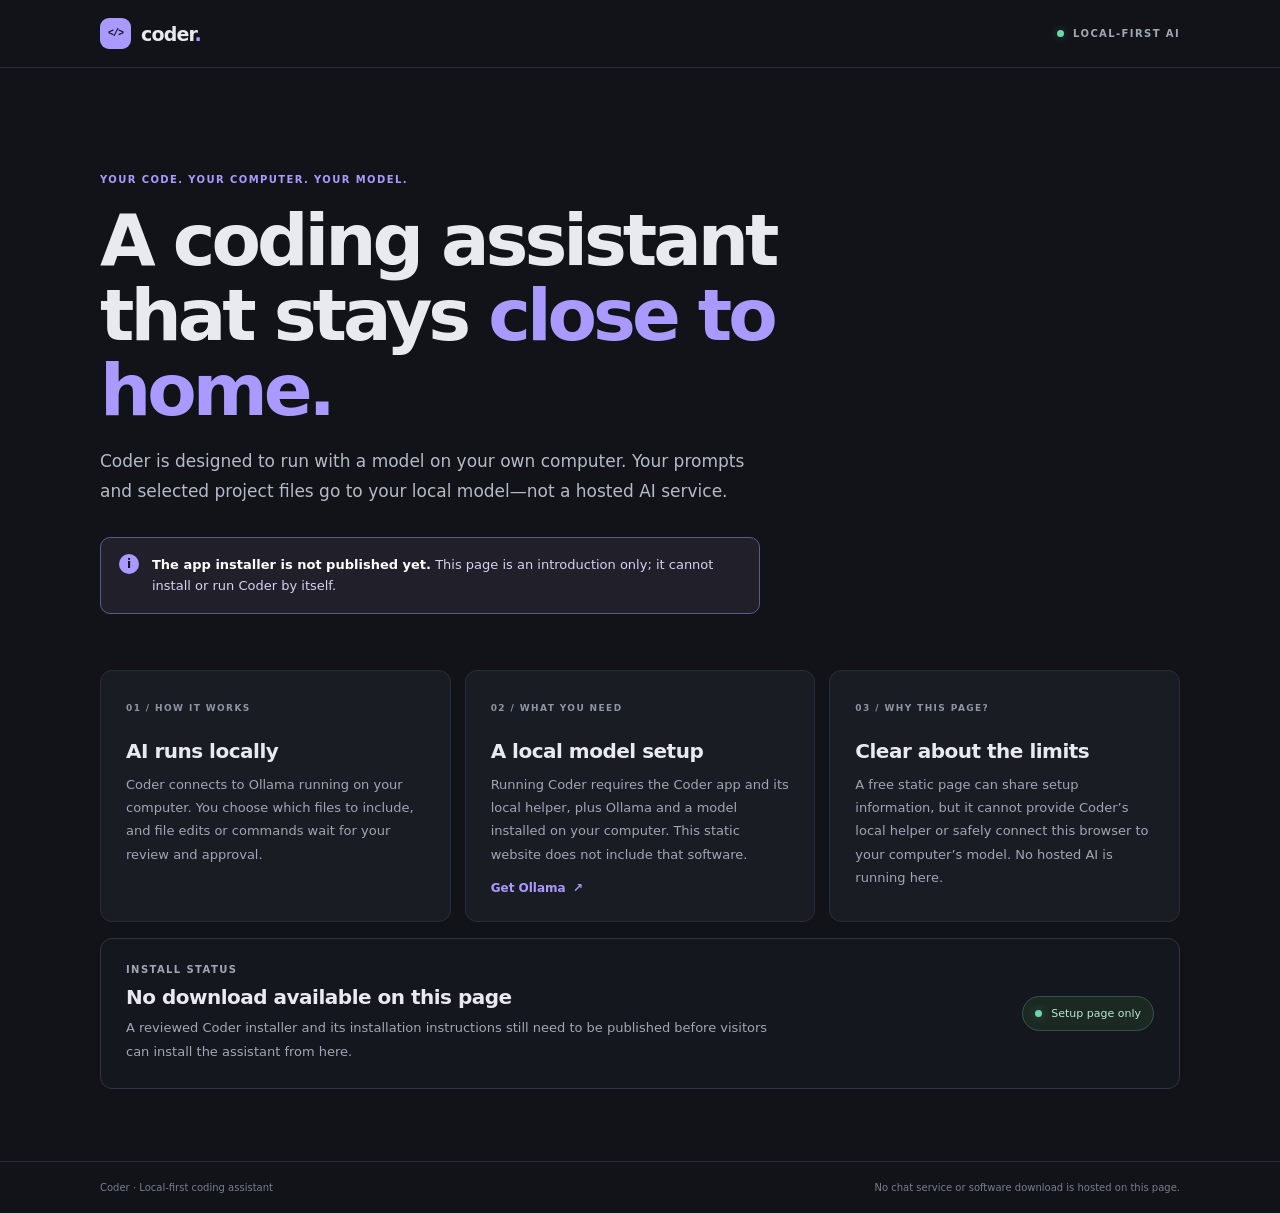
==== index.html @ 2bb3410a "Publish Coder install information page Co-authored-by: Copilot App <223556219+Copilot@users.noreply." ====
<!doctype html>
<html lang="en">
  <head>
    <meta charset="utf-8">
    <meta name="viewport" content="width=device-width, initial-scale=1">
    <meta name="theme-color" content="#111318">
    <meta name="description" content="Coder is a local-first AI coding assistant. Learn how it works and what you need to run it.">
    <title>Coder — Local AI coding assistant</title>
    <link rel="stylesheet" href="styles.css">
  </head>
  <body>
    <header class="topbar">
      <a class="brand" href="#" aria-label="Coder home">
        <span class="brand-mark" aria-hidden="true">&lt;/&gt;</span>
        <span>coder<span class="brand-dot">.</span></span>
      </a>
      <span class="topbar-note"><span class="status-dot"></span> LOCAL-FIRST AI</span>
    </header>

    <main>
      <section class="hero">
        <p class="eyebrow">YOUR CODE. YOUR COMPUTER. YOUR MODEL.</p>
        <h1>A coding assistant that stays <span>close to home.</span></h1>
        <p class="intro">Coder is designed to run with a model on your own computer. Your prompts and selected project files go to your local model—not a hosted AI service.</p>
        <div class="notice" role="status">
          <span class="notice-icon" aria-hidden="true">i</span>
          <p><strong>The app installer is not published yet.</strong> This page is an introduction only; it cannot install or run Coder by itself.</p>
        </div>
      </section>

      <section class="content-grid" aria-label="About Coder">
        <article class="card">
          <span class="card-number">01 / HOW IT WORKS</span>
          <h2>AI runs locally</h2>
          <p>Coder connects to Ollama running on your computer. You choose which files to include, and file edits or commands wait for your review and approval.</p>
        </article>
        <article class="card">
          <span class="card-number">02 / WHAT YOU NEED</span>
          <h2>A local model setup</h2>
          <p>Running Coder requires the Coder app and its local helper, plus Ollama and a model installed on your computer. This static website does not include that software.</p>
          <a class="text-link" href="https://ollama.com/download" target="_blank" rel="noopener noreferrer">Get Ollama <span aria-hidden="true">↗</span></a>
        </article>
        <article class="card">
          <span class="card-number">03 / WHY THIS PAGE?</span>
          <h2>Clear about the limits</h2>
          <p>A free static page can share setup information, but it cannot provide Coder’s local helper or safely connect this browser to your computer’s model. No hosted AI is running here.</p>
        </article>
      </section>

      <section class="next-step">
        <div>
          <p class="eyebrow">INSTALL STATUS</p>
          <h2>No download available on this page</h2>
          <p>A reviewed Coder installer and its installation instructions still need to be published before visitors can install the assistant from here.</p>
        </div>
        <span class="status-pill"><span class="status-dot"></span> Setup page only</span>
      </section>
    </main>

    <footer>
      <span>Coder · Local-first coding assistant</span>
      <span>No chat service or software download is hosted on this page.</span>
    </footer>
  </body>
</html>
---- styles.css ----
:root {
  color-scheme: dark;
  font-family: Inter, "Segoe UI", system-ui, -apple-system, sans-serif;
  --bg: #111318;
  --panel: #191c23;
  --line: #292d37;
  --text: #e8eaf0;
  --muted: #a0a6b4;
  --accent: #aa99ff;
  --green: #6bd9a7;
}

* { box-sizing: border-box; }
body { min-width: 320px; min-height: 100vh; margin: 0; color: var(--text); background: var(--bg); }
a { color: inherit; }
.topbar { height: 68px; display: flex; align-items: center; justify-content: space-between; padding: 0 max(24px, calc((100vw - 1080px) / 2)); border-bottom: 1px solid var(--line); }
.brand { display: inline-flex; align-items: center; gap: 10px; text-decoration: none; font-size: 19px; font-weight: 720; letter-spacing: -.8px; }
.brand-mark { display: grid; width: 31px; height: 31px; place-items: center; border-radius: 9px; color: #14131d; background: var(--accent); font: 800 10px/1 ui-monospace, monospace; letter-spacing: -1px; }
.brand-dot { color: var(--accent); }
.topbar-note, .eyebrow, .card-number { color: var(--muted); font-size: 10px; font-weight: 750; letter-spacing: 1.4px; }
.topbar-note { display: flex; align-items: center; gap: 9px; }
.status-dot { display: inline-block; width: 7px; height: 7px; flex: 0 0 7px; border-radius: 50%; background: var(--green); box-shadow: 0 0 10px #6bd9a755; }
main { width: min(1080px, calc(100% - 48px)); margin: 0 auto; }
.hero { max-width: 760px; padding: 96px 0 56px; }
.hero .eyebrow { color: var(--accent); }
h1 { max-width: 720px; margin: 18px 0; font-size: clamp(42px, 7vw, 72px); font-weight: 650; letter-spacing: -4px; line-height: 1.04; }
h1 span { color: var(--accent); }
.intro { max-width: 650px; margin: 0; color: #b4bac7; font-size: 17px; line-height: 1.8; }
.notice { display: flex; align-items: flex-start; gap: 13px; max-width: 660px; margin-top: 30px; padding: 16px 18px; border: 1px solid #625987; border-radius: 10px; background: #211f2a; }
.notice-icon { display: grid; width: 20px; height: 20px; flex: 0 0 20px; place-items: center; border-radius: 50%; color: #16131e; background: var(--accent); font-size: 12px; font-weight: 800; }
.notice p { margin: 0; color: #d7d2ef; font-size: 13px; line-height: 1.65; }
.notice strong { color: #fff; }
.content-grid { display: grid; grid-template-columns: repeat(3, 1fr); gap: 14px; }
.card { min-height: 230px; padding: 25px; border: 1px solid var(--line); border-radius: 12px; background: var(--panel); }
.card-number { color: #8d94a3; font-size: 9px; }
.card h2, .next-step h2 { margin: 24px 0 10px; font-size: 20px; font-weight: 620; letter-spacing: -.5px; }
.card p, .next-step p:not(.eyebrow) { margin: 0; color: var(--muted); font-size: 13px; line-height: 1.8; }
.text-link { display: inline-flex; gap: 7px; margin-top: 15px; color: var(--accent); font-size: 12px; font-weight: 650; text-decoration: none; }
.text-link:hover { color: #c1b6ff; text-decoration: underline; }
.next-step { display: flex; align-items: center; justify-content: space-between; gap: 24px; margin: 16px 0 72px; padding: 25px; border: 1px solid #30343e; border-radius: 12px; background: #15171e; }
.next-step .eyebrow { margin: 0; }
.next-step h2 { margin: 10px 0 7px; }
.next-step p:not(.eyebrow) { max-width: 650px; }
.status-pill { display: inline-flex; align-items: center; gap: 9px; flex: 0 0 auto; padding: 10px 12px; border: 1px solid #345744; border-radius: 99px; color: #b9e8d1; background: #1c2923; font-size: 11px; }
footer { display: flex; justify-content: space-between; gap: 20px; padding: 20px max(24px, calc((100vw - 1080px) / 2)); border-top: 1px solid var(--line); color: #777e8d; font-size: 10px; }
@media (max-width: 760px) {
  .topbar { height: 60px; padding: 0 20px; }
  main { width: min(100% - 36px, 560px); }
  .hero { padding: 68px 0 37px; }
  h1 { letter-spacing: -2.5px; }
  .intro { font-size: 15px; }
  .content-grid { grid-template-columns: 1fr; }
  .card { min-height: 0; padding: 22px; }
  .card h2 { margin-top: 17px; }
  .next-step { align-items: flex-start; flex-direction: column; margin-bottom: 48px; }
  footer { flex-direction: column; padding: 18px 20px; }
}
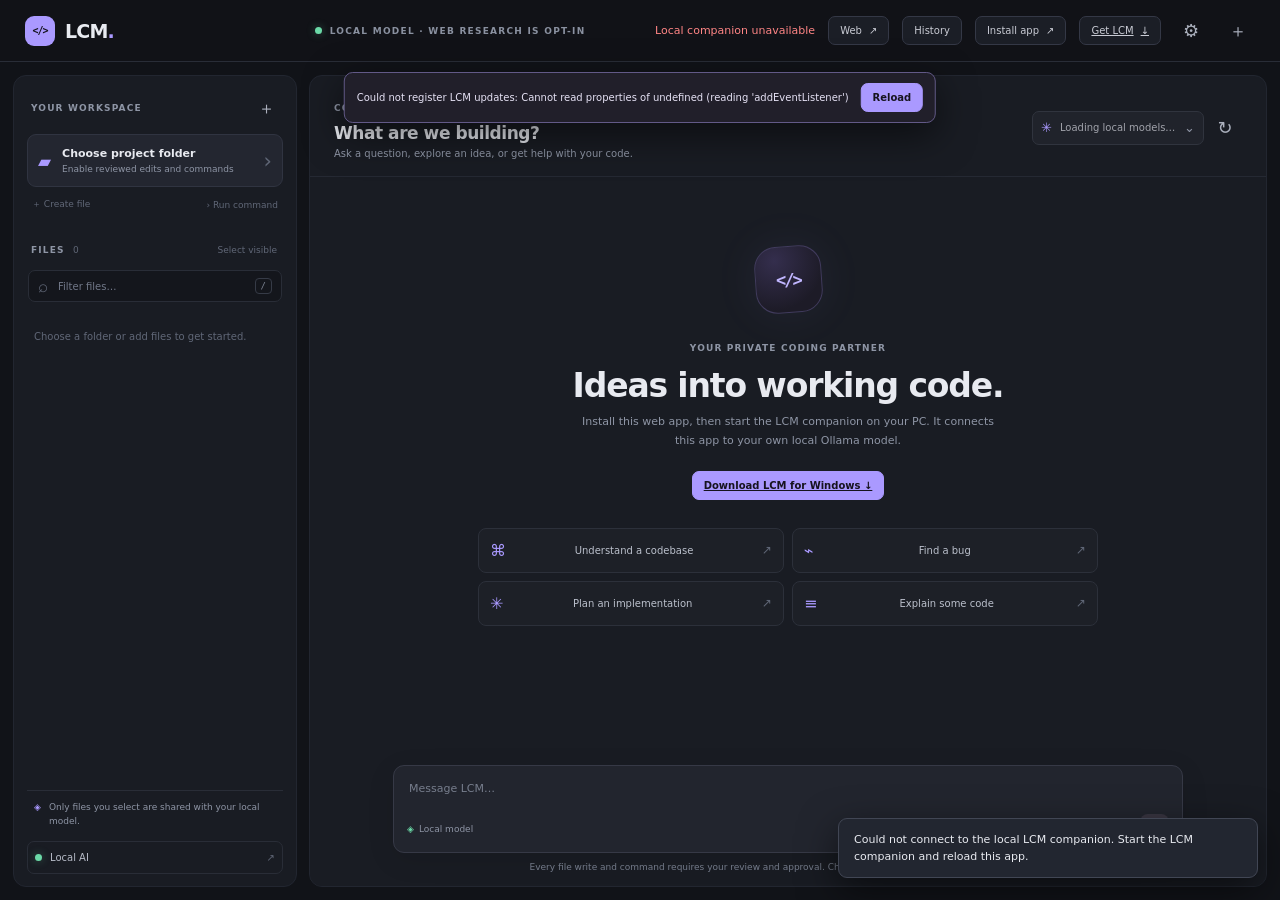
==== commit 871448e9: "Publish LCM installation app Co-authored-by: Copilot App <223556219+Copilot@users.noreply.github.com" ====
--- a/index.html
+++ b/index.html
@@ -4,62 +4,297 @@
     <meta charset="utf-8">
     <meta name="viewport" content="width=device-width, initial-scale=1">
     <meta name="theme-color" content="#111318">
-    <meta name="description" content="Coder is a local-first AI coding assistant. Learn how it works and what you need to run it.">
-    <title>Coder — Local AI coding assistant</title>
-    <link rel="stylesheet" href="styles.css">
+    <meta name="coder-token" content="__CODER_TOKEN__">
+    <meta name="coder-version" content="2.6.0">
+    <meta name="description" content="Install Local Coding Models (LCM), a private coding assistant that connects to Ollama on your own computer.">
+    <title>Local Coding Models (LCM) — Local AI coding assistant</title>
+    <link rel="icon" href="./icon.svg?v=2.6.0" type="image/svg+xml">
+    <link rel="manifest" href="./manifest.webmanifest?v=2.6.0">
+    <link rel="stylesheet" href="./styles.css?v=2.6.0">
+    <script src="./app.js?v=2.6.0" defer></script>
   </head>
   <body>
-    <header class="topbar">
-      <a class="brand" href="#" aria-label="Coder home">
-        <span class="brand-mark" aria-hidden="true">&lt;/&gt;</span>
-        <span>coder<span class="brand-dot">.</span></span>
-      </a>
-      <span class="topbar-note"><span class="status-dot"></span> LOCAL-FIRST AI</span>
-    </header>
-
-    <main>
-      <section class="hero">
-        <p class="eyebrow">YOUR CODE. YOUR COMPUTER. YOUR MODEL.</p>
-        <h1>A coding assistant that stays <span>close to home.</span></h1>
-        <p class="intro">Coder is designed to run with a model on your own computer. Your prompts and selected project files go to your local model—not a hosted AI service.</p>
-        <div class="notice" role="status">
-          <span class="notice-icon" aria-hidden="true">i</span>
-          <p><strong>The app installer is not published yet.</strong> This page is an introduction only; it cannot install or run Coder by itself.</p>
+    <div class="app-shell">
+      <header class="topbar">
+        <a class="brand" href="./" aria-label="Local Coding Models home">
+          <span class="brand-mark" aria-hidden="true">&lt;/&gt;</span>
+          <span>LCM<span class="brand-dot">.</span></span>
+        </a>
+        <div class="topbar-center"><span class="local-indicator"></span> LOCAL MODEL · WEB RESEARCH IS OPT-IN</div>
+        <div class="topbar-actions">
+          <span id="connection-label" class="connection-label">Connecting to Ollama…</span>
+          <button id="web-button" class="button button-quiet" type="button">Web <span aria-hidden="true">↗</span></button>
+          <button id="history-button" class="button button-quiet" type="button">History</button>
+          <button id="install-button" class="button button-quiet install-button">Install app <span aria-hidden="true">↗</span></button>
+          <a class="button button-quiet companion-download" href="https://vflzx.github.io/local-coding-models/downloads/LCM-2.6.0-Windows.zip">Get LCM <span aria-hidden="true">↓</span></a>
+          <button id="settings-button" class="icon-button" title="Settings" aria-label="Settings">⚙</button>
+          <button id="new-chat-button" class="icon-button" title="Start a new chat" aria-label="Start a new chat">＋</button>
         </div>
-      </section>
-
-      <section class="content-grid" aria-label="About Coder">
-        <article class="card">
-          <span class="card-number">01 / HOW IT WORKS</span>
-          <h2>AI runs locally</h2>
-          <p>Coder connects to Ollama running on your computer. You choose which files to include, and file edits or commands wait for your review and approval.</p>
-        </article>
-        <article class="card">
-          <span class="card-number">02 / WHAT YOU NEED</span>
-          <h2>A local model setup</h2>
-          <p>Running Coder requires the Coder app and its local helper, plus Ollama and a model installed on your computer. This static website does not include that software.</p>
-          <a class="text-link" href="https://ollama.com/download" target="_blank" rel="noopener noreferrer">Get Ollama <span aria-hidden="true">↗</span></a>
-        </article>
-        <article class="card">
-          <span class="card-number">03 / WHY THIS PAGE?</span>
-          <h2>Clear about the limits</h2>
-          <p>A free static page can share setup information, but it cannot provide Coder’s local helper or safely connect this browser to your computer’s model. No hosted AI is running here.</p>
-        </article>
-      </section>
-
-      <section class="next-step">
-        <div>
-          <p class="eyebrow">INSTALL STATUS</p>
-          <h2>No download available on this page</h2>
-          <p>A reviewed Coder installer and its installation instructions still need to be published before visitors can install the assistant from here.</p>
+      </header>
+      <div id="update-banner" class="update-banner" role="status" aria-live="polite" hidden>
+        <span id="update-message">LCM update available.</span>
+        <button id="update-action" class="button button-primary" type="button">Reload</button>
+      </div>
+
+      <main class="workspace">
+        <aside class="sidebar">
+          <div class="sidebar-heading">
+            <span class="eyebrow">YOUR WORKSPACE</span>
+            <button id="add-files-button" class="icon-button subtle" title="Add files" aria-label="Add files">＋</button>
+          </div>
+          <button id="open-project-button" class="project-button">
+            <span class="folder-icon" aria-hidden="true">▰</span>
+            <span><strong>Choose project folder</strong><small>Enable reviewed edits and commands</small></span>
+            <span class="chevron" aria-hidden="true">›</span>
+          </button>
+          <input id="files-input" type="file" multiple hidden>
+          <div id="project-name" class="project-name" hidden></div>
+          <div class="project-actions">
+            <button id="create-file-button" class="text-button" disabled>＋ Create file</button>
+            <button id="run-command-button" class="text-button" disabled>› Run command</button>
+          </div>
+          <div class="file-toolbar">
+            <span class="eyebrow">FILES <span id="file-total" class="count-pill">0</span></span>
+            <button id="select-visible-button" class="text-button" disabled>Select visible</button>
+          </div>
+          <label class="search-box">
+            <span aria-hidden="true">⌕</span>
+            <input id="file-search" type="search" placeholder="Filter files…" autocomplete="off">
+            <kbd>/</kbd>
+          </label>
+          <div id="file-list" class="file-list" aria-label="Project files">
+            <div class="empty-files">Choose a folder or add files to get started.</div>
+          </div>
+          <div class="sidebar-bottom">
+            <div class="context-note"><span class="lock-icon" aria-hidden="true">◈</span><span id="context-status">Only files you select are shared with your local model.</span></div>
+            <button id="local-info-button" class="local-info-button"><span class="green-dot"></span> Local AI <span class="info-arrow">↗</span></button>
+          </div>
+        </aside>
+
+        <section class="chat-panel" aria-label="Local Coding Models chat">
+          <div class="chat-header">
+            <div>
+              <span class="eyebrow">CODING SESSION</span>
+              <h1>What are we building?</h1>
+              <p>Ask a question, explore an idea, or get help with your code.</p>
+            </div>
+            <div class="model-controls">
+              <label class="model-picker-wrap">
+                <span class="model-symbol" aria-hidden="true">✳</span>
+                <select id="model-select" aria-label="Local Ollama model" disabled>
+                  <option value="">Loading local models…</option>
+                </select>
+                <span class="select-chevron" aria-hidden="true">⌄</span>
+              </label>
+              <button id="refresh-models-button" class="icon-button" title="Refresh models" aria-label="Refresh models">↻</button>
+            </div>
+          </div>
+
+          <div id="conversation" class="conversation" aria-live="polite">
+            <div id="welcome-card" class="welcome-card">
+              <div class="welcome-orbit"><span>&lt;/&gt;</span></div>
+              <span class="eyebrow">YOUR PRIVATE CODING PARTNER</span>
+              <h2>Ideas into working code.</h2>
+              <p>Install this web app, then start the LCM companion on your PC. It connects this app to your own local Ollama model.</p>
+              <a class="button button-primary companion-cta" href="https://vflzx.github.io/local-coding-models/downloads/LCM-2.6.0-Windows.zip">Download LCM for Windows ↓</a>
+              <div class="suggestion-grid">
+                <button class="suggestion" data-prompt="Help me understand this codebase.">⌘ <span>Understand a codebase</span><b>↗</b></button>
+                <button class="suggestion" data-prompt="Review the selected files for potential bugs.">⌁ <span>Find a bug</span><b>↗</b></button>
+                <button class="suggestion" data-prompt="Help me design a solution for this problem.">✳ <span>Plan an implementation</span><b>↗</b></button>
+                <button class="suggestion" data-prompt="Explain this code step by step.">≡ <span>Explain some code</span><b>↗</b></button>
+              </div>
+            </div>
+            <div id="messages" class="messages"></div>
+          </div>
+
+          <div class="composer-wrap">
+            <form id="composer" class="composer">
+              <textarea id="prompt-input" rows="1" placeholder="Message LCM…" aria-label="Message LCM"></textarea>
+              <div class="composer-footer">
+                <div class="composer-hints">
+                  <span id="selected-count" class="selected-count" hidden></span>
+                  <span class="privacy-hint"><span class="tiny-lock">◈</span> Local model</span>
+                </div>
+                <div class="composer-actions">
+                  <span class="enter-hint">Enter to send <kbd>↵</kbd></span>
+                  <button id="send-button" class="send-button" type="submit" aria-label="Send message" disabled><span>↑</span></button>
+                </div>
+              </div>
+            </form>
+            <p class="safety-note">Every file write and command requires your review and approval. Chat replies never run commands automatically.</p>
+          </div>
+        </section>
+      </main>
+      <div id="toast" class="toast" role="status" aria-live="polite"></div>
+
+      <dialog id="install-dialog" class="dialog-card">
+        <form method="dialog" class="dialog-close-row"><button class="icon-button" aria-label="Close">×</button></form>
+        <div class="dialog-icon">↗</div><span class="eyebrow">INSTALL LCM</span>
+        <h2>Local Coding Models, on your desktop.</h2>
+        <p>In Microsoft Edge or Google Chrome, choose <strong>Install LCM</strong> in the address bar, or open the browser menu and select <strong>Install Local Coding Models</strong> / <strong>Install page as app</strong>. This installs the web interface from GitHub Pages.</p>
+        <p>Chat, project access, and Ollama require the <a href="https://vflzx.github.io/local-coding-models/downloads/LCM-2.6.0-Windows.zip">LCM local companion</a> running on your own PC. The companion opens this app with a temporary local connection setting.</p>
+        <button class="button button-primary dialog-done" value="close">Got it</button>
+      </dialog>
+
+      <dialog id="local-dialog" class="dialog-card">
+        <form method="dialog" class="dialog-close-row"><button class="icon-button" aria-label="Close">×</button></form>
+        <div class="dialog-icon local-dialog-icon">◈</div><span class="eyebrow">PRIVATE BY DESIGN</span>
+        <h2>Your AI stays on this device.</h2>
+        <p>This GitHub Pages app connects to the LCM companion running on your own computer, which talks to local Ollama. Download and start the companion before using chat or project features. Selected files go only to your local model.</p>
+        <p><a href="https://vflzx.github.io/local-coding-models/downloads/LCM-2.6.0-Windows.zip">Download the free LCM Windows companion</a></p>
+        <div class="local-status-card"><span class="green-dot"></span><span>Local browser app</span><strong>127.0.0.1</strong></div>
+        <div class="local-status-card"><span class="green-dot"></span><span>Model connection</span><strong>Ollama</strong></div>
+        <button class="button button-primary dialog-done" value="close">Sounds good</button>
+      </dialog>
+
+      <dialog id="unlock-dialog" class="dialog-card unlock-dialog">
+        <form method="dialog" class="dialog-close-row"><button class="icon-button" aria-label="Close">×</button></form>
+        <div class="dialog-icon">✳</div><span class="eyebrow">LOCAL UNLOCK</span>
+        <h2>Enable expanded context</h2>
+        <p>Enter your local unlock code. Your code is verified on this device and is never sent to Ollama.</p>
+        <form id="unlock-form">
+          <input id="unlock-input" type="password" autocomplete="off" placeholder="Enter code" required>
+          <p id="unlock-error" class="unlock-error" hidden></p>
+          <button class="button button-primary dialog-done" type="submit">Unlock context</button>
+        </form>
+      </dialog>
+
+      <dialog id="settings-dialog" class="dialog-card settings-dialog">
+        <form method="dialog" class="dialog-close-row"><button class="icon-button" aria-label="Close settings">×</button></form>
+        <div class="dialog-icon">⚙</div><span class="eyebrow">LCM SETTINGS</span>
+        <h2>Settings</h2>
+        <section class="settings-section">
+          <h3>GitHub profile</h3>
+          <p>Connect with GitHub’s OAuth device flow to show your profile in this local session. This does not create or sign you into an LCM account and does not grant repository access. LCM never asks for your GitHub password or retains an access token. Sign-in traffic goes to GitHub.com; model requests and selected files remain local. Disconnect clears the local profile label; revoke the OAuth App in <a href="https://github.com/settings/applications" target="_blank" rel="noopener noreferrer">GitHub settings</a> to revoke authorization.</p>
+          <label class="field-label" for="github-client-id">GitHub OAuth App client ID</label>
+          <input id="github-client-id" autocomplete="off" spellcheck="false" placeholder="Public client ID (not a secret)">
+          <p id="github-setup-note" class="settings-status">Use an OAuth App with device flow enabled. Create one in <a href="https://github.com/settings/developers" target="_blank" rel="noopener noreferrer">GitHub Developer settings</a>; enter only its public client ID here. If LCM is preconfigured, you can connect without entering this value.</p>
+          <label class="github-email-consent"><input id="github-email-consent" type="checkbox"> Also share my primary verified GitHub email for this local session (adds the <code>user:email</code> permission).</label>
+          <div class="settings-actions">
+            <button id="github-connect-button" class="button button-primary" type="button">Connect GitHub</button>
+            <button id="github-disconnect-button" class="button" type="button" hidden>Disconnect</button>
+          </div>
+          <p id="github-status" class="settings-status" role="status">No GitHub profile linked.</p>
+          <div id="github-device-step" class="github-device-step" hidden>
+            <p>Open GitHub’s official verification page and enter this one-time code:</p>
+            <code id="github-user-code" class="github-user-code"></code>
+            <a id="github-verify-link" class="button" href="https://github.com/login/device" target="_blank" rel="noopener noreferrer">Open GitHub verification ↗</a>
+            <button id="github-cancel-button" class="text-button" type="button">Cancel sign-in</button>
+          </div>
+        </section>
+        <section class="settings-section">
+          <h3>Plans</h3>
+          <div class="plan-card">
+            <div><strong>More storage</strong><small>USD $7 monthly</small></div>
+            <button class="button" type="button" disabled>Checkout unavailable</button>
+          </div>
+          <div class="plan-card">
+            <div><strong>Infinite plan</strong><small>USD $25 one-time. Removes LCM's app-side context limits; the selected model and device still impose limits.</small></div>
+            <button class="button" type="button" disabled>Checkout unavailable</button>
+          </div>
+          <p class="settings-status">Payments are not configured. No checkout or payment collection is active.</p>
+        </section>
+        <section class="settings-section">
+          <h3>Redeem a local plan code</h3>
+          <p>Codes are checked and saved on this device. Expanded context does not increase your model's context window or hardware capacity.</p>
+          <form id="settings-unlock-form" class="settings-actions">
+            <input id="settings-unlock-input" type="password" autocomplete="off" placeholder="Enter code" required>
+            <button class="button button-primary" type="submit">Redeem</button>
+          </form>
+          <p id="settings-unlock-status" class="settings-status" role="status">No expanded-context code redeemed.</p>
+        </section>
+      </dialog>
+
+      <dialog id="history-dialog" class="dialog-card settings-dialog">
+        <form method="dialog" class="dialog-close-row"><button class="icon-button" aria-label="Close history">×</button></form>
+        <div class="dialog-icon">◷</div><span class="eyebrow">ON THIS DEVICE</span>
+        <h2>Chats &amp; projects</h2>
+        <p>Chat transcripts and recent project paths are saved locally in this browser. Project files stay in their folders; selected file and web-page contents are not copied into chat history.</p>
+        <section class="settings-section">
+          <h3>Recent chats</h3>
+          <div id="chat-history-list" class="history-list"></div>
+        </section>
+        <section class="settings-section">
+          <h3>Recent projects</h3>
+          <div id="recent-project-list" class="history-list"></div>
+        </section>
+      </dialog>
+
+      <dialog id="web-dialog" class="dialog-card settings-dialog web-dialog">
+        <form method="dialog" class="dialog-close-row"><button class="icon-button" aria-label="Close web research">×</button></form>
+        <div class="dialog-icon">⌕</div><span class="eyebrow">WEB RESEARCH · READ ONLY</span>
+        <h2>Search the web</h2>
+        <p>Search queries go to DuckDuckGo, and pages you choose to read are fetched from their websites. This is external internet traffic; prompts and Ollama inference stay local. LCM only reads public HTTPS pages: it does not click page controls, submit forms, run page scripts, or sign in to websites.</p>
+        <form id="web-search-form" class="web-search-form">
+          <input id="web-search-input" autocomplete="off" placeholder="Search public web pages" aria-label="Web search query" required>
+          <button id="web-search-submit" class="button button-primary" type="submit">Search</button>
+        </form>
+        <p id="web-status" class="settings-status" role="status">Search only when you press Search.</p>
+        <div id="web-results" class="web-results"></div>
+        <section id="web-reader" class="web-reader" hidden>
+          <div class="web-reader-header">
+            <div><h3 id="web-page-title"></h3><a id="web-page-url" target="_blank" rel="noopener noreferrer"></a></div>
+            <label class="web-context-toggle"><input id="web-include-checkbox" type="checkbox"> Include in chat context</label>
+          </div>
+          <pre id="web-page-content" class="web-page-content"></pre>
+        </section>
+      </dialog>
+
+      <dialog id="file-dialog" class="dialog-card editor-dialog">
+        <form method="dialog" class="dialog-close-row"><button class="icon-button" aria-label="Close">×</button></form>
+        <div class="dialog-icon">✎</div><span class="eyebrow">PROJECT FILE</span>
+        <h2 id="file-dialog-title">Edit file</h2>
+        <form id="file-form">
+          <label class="field-label" for="file-path-input">Project-relative path</label>
+          <input id="file-path-input" autocomplete="off" required>
+          <label class="field-label" for="file-content-input">File content</label>
+          <textarea id="file-content-input" rows="12" spellcheck="false"></textarea>
+          <p class="dialog-note">The file is not written until you review the exact patch and approve it.</p>
+          <button class="button button-primary dialog-done" type="submit">Review changes</button>
+        </form>
+      </dialog>
+
+      <dialog id="file-review-dialog" class="dialog-card review-dialog">
+        <form method="dialog" class="dialog-close-row"><button class="icon-button" aria-label="Close">×</button></form>
+        <div class="dialog-icon">⌁</div><span class="eyebrow">REVIEW REQUIRED</span>
+        <h2>Approve file change?</h2>
+        <p id="file-review-path" class="review-target"></p>
+        <pre id="file-diff" class="review-preview"></pre>
+        <p id="file-review-error" class="action-error" hidden></p>
+        <div class="review-actions">
+          <button id="file-cancel-button" class="button" type="button">Cancel</button>
+          <button id="file-approve-button" class="button button-primary" type="button">Approve &amp; save</button>
         </div>
-        <span class="status-pill"><span class="status-dot"></span> Setup page only</span>
-      </section>
-    </main>
-
-    <footer>
-      <span>Coder · Local-first coding assistant</span>
-      <span>No chat service or software download is hosted on this page.</span>
-    </footer>
+      </dialog>
+
+      <dialog id="command-dialog" class="dialog-card editor-dialog">
+        <form method="dialog" class="dialog-close-row"><button class="icon-button" aria-label="Close">×</button></form>
+        <div class="dialog-icon">›_</div><span class="eyebrow">LOCAL COMMAND</span>
+        <h2>Run a project command</h2>
+        <p>Commands are typed by you and run only after a separate review. Commands suggested in chat are never executed automatically.</p>
+        <form id="command-form">
+          <label class="field-label" for="command-input">Command</label>
+          <input id="command-input" autocomplete="off" placeholder="python -m pytest" required>
+          <p id="command-error" class="action-error" hidden></p>
+          <button class="button button-primary dialog-done" type="submit">Review command</button>
+        </form>
+      </dialog>
+
+      <dialog id="command-review-dialog" class="dialog-card review-dialog">
+        <form method="dialog" class="dialog-close-row"><button class="icon-button" aria-label="Close">×</button></form>
+        <div class="dialog-icon">!</div><span class="eyebrow">REVIEW REQUIRED</span>
+        <h2 id="command-review-title">Approve command?</h2>
+        <p class="field-label">Command</p>
+        <pre id="command-preview" class="review-preview command-preview"></pre>
+        <p class="field-label">Working folder</p>
+        <pre id="command-cwd" class="review-target"></pre>
+        <p id="command-review-error" class="action-error" hidden></p>
+        <pre id="command-result" class="command-result" hidden></pre>
+        <div class="review-actions">
+          <button id="command-cancel-button" class="button" type="button">Cancel</button>
+          <button id="command-approve-button" class="button button-primary" type="button">Approve &amp; run</button>
+        </div>
+      </dialog>
+    </div>
   </body>
 </html>
--- a/styles.css
+++ b/styles.css
@@ -1,57 +1,152 @@
 :root {
   color-scheme: dark;
-  font-family: Inter, "Segoe UI", system-ui, -apple-system, sans-serif;
   --bg: #111318;
   --panel: #191c23;
+  --panel-raised: #1e2129;
+  --panel-soft: #222630;
   --line: #292d37;
   --text: #e8eaf0;
-  --muted: #a0a6b4;
+  --muted: #8e95a5;
+  --faint: #606777;
   --accent: #aa99ff;
+  --accent-bright: #c1b6ff;
   --green: #6bd9a7;
+  --red: #ff8585;
+  font-family: Inter, "Segoe UI", system-ui, -apple-system, sans-serif;
 }
 
 * { box-sizing: border-box; }
-body { min-width: 320px; min-height: 100vh; margin: 0; color: var(--text); background: var(--bg); }
-a { color: inherit; }
-.topbar { height: 68px; display: flex; align-items: center; justify-content: space-between; padding: 0 max(24px, calc((100vw - 1080px) / 2)); border-bottom: 1px solid var(--line); }
-.brand { display: inline-flex; align-items: center; gap: 10px; text-decoration: none; font-size: 19px; font-weight: 720; letter-spacing: -.8px; }
-.brand-mark { display: grid; width: 31px; height: 31px; place-items: center; border-radius: 9px; color: #14131d; background: var(--accent); font: 800 10px/1 ui-monospace, monospace; letter-spacing: -1px; }
+[hidden] { display: none !important; }
+body { margin: 0; min-width: 360px; min-height: 100vh; background: var(--bg); color: var(--text); }
+button, input, textarea, select { font: inherit; }
+button { color: inherit; }
+.app-shell { display: flex; flex-direction: column; min-height: 100vh; height: 100vh; overflow: hidden; }
+.topbar { height: 62px; flex: 0 0 62px; display: flex; align-items: center; padding: 0 25px; border-bottom: 1px solid var(--line); background: rgba(17,19,24,.94); gap: 20px; }
+.brand { display: inline-flex; align-items: center; gap: 10px; min-width: 220px; color: var(--text); text-decoration: none; font-size: 19px; font-weight: 720; letter-spacing: -.8px; }
+.brand-mark { display: grid; place-items: center; width: 30px; height: 30px; border-radius: 9px; color: #14131d; background: var(--accent); font: 800 10px/1 ui-monospace, monospace; letter-spacing: -1px; }
 .brand-dot { color: var(--accent); }
-.topbar-note, .eyebrow, .card-number { color: var(--muted); font-size: 10px; font-weight: 750; letter-spacing: 1.4px; }
-.topbar-note { display: flex; align-items: center; gap: 9px; }
-.status-dot { display: inline-block; width: 7px; height: 7px; flex: 0 0 7px; border-radius: 50%; background: var(--green); box-shadow: 0 0 10px #6bd9a755; }
-main { width: min(1080px, calc(100% - 48px)); margin: 0 auto; }
-.hero { max-width: 760px; padding: 96px 0 56px; }
-.hero .eyebrow { color: var(--accent); }
-h1 { max-width: 720px; margin: 18px 0; font-size: clamp(42px, 7vw, 72px); font-weight: 650; letter-spacing: -4px; line-height: 1.04; }
-h1 span { color: var(--accent); }
-.intro { max-width: 650px; margin: 0; color: #b4bac7; font-size: 17px; line-height: 1.8; }
-.notice { display: flex; align-items: flex-start; gap: 13px; max-width: 660px; margin-top: 30px; padding: 16px 18px; border: 1px solid #625987; border-radius: 10px; background: #211f2a; }
-.notice-icon { display: grid; width: 20px; height: 20px; flex: 0 0 20px; place-items: center; border-radius: 50%; color: #16131e; background: var(--accent); font-size: 12px; font-weight: 800; }
-.notice p { margin: 0; color: #d7d2ef; font-size: 13px; line-height: 1.65; }
-.notice strong { color: #fff; }
-.content-grid { display: grid; grid-template-columns: repeat(3, 1fr); gap: 14px; }
-.card { min-height: 230px; padding: 25px; border: 1px solid var(--line); border-radius: 12px; background: var(--panel); }
-.card-number { color: #8d94a3; font-size: 9px; }
-.card h2, .next-step h2 { margin: 24px 0 10px; font-size: 20px; font-weight: 620; letter-spacing: -.5px; }
-.card p, .next-step p:not(.eyebrow) { margin: 0; color: var(--muted); font-size: 13px; line-height: 1.8; }
-.text-link { display: inline-flex; gap: 7px; margin-top: 15px; color: var(--accent); font-size: 12px; font-weight: 650; text-decoration: none; }
-.text-link:hover { color: #c1b6ff; text-decoration: underline; }
-.next-step { display: flex; align-items: center; justify-content: space-between; gap: 24px; margin: 16px 0 72px; padding: 25px; border: 1px solid #30343e; border-radius: 12px; background: #15171e; }
-.next-step .eyebrow { margin: 0; }
-.next-step h2 { margin: 10px 0 7px; }
-.next-step p:not(.eyebrow) { max-width: 650px; }
-.status-pill { display: inline-flex; align-items: center; gap: 9px; flex: 0 0 auto; padding: 10px 12px; border: 1px solid #345744; border-radius: 99px; color: #b9e8d1; background: #1c2923; font-size: 11px; }
-footer { display: flex; justify-content: space-between; gap: 20px; padding: 20px max(24px, calc((100vw - 1080px) / 2)); border-top: 1px solid var(--line); color: #777e8d; font-size: 10px; }
+.topbar-center { display: flex; align-items: center; gap: 8px; margin: auto; color: #8a91a0; font-size: 9px; font-weight: 720; letter-spacing: 1.25px; }
+.local-indicator, .green-dot { width: 7px; height: 7px; display: inline-block; flex: 0 0 7px; border-radius: 99px; background: var(--green); box-shadow: 0 0 9px #6bd9a75b; }
+.topbar-actions { display: flex; align-items: center; justify-content: flex-end; gap: 13px; min-width: 260px; }
+.connection-label { color: var(--muted); font-size: 11px; }
+.connection-label.ready { color: var(--green); }.connection-label.error { color: var(--red); }
+.workspace { display: grid; grid-template-columns: 284px minmax(0,1fr); gap: 0; min-height: 0; flex: 1; padding: 13px; }
+.sidebar, .chat-panel { background: var(--panel); border: 1px solid #222630; border-radius: 13px; }
+.sidebar { display: flex; flex-direction: column; min-height: 0; padding: 18px 13px 12px; }
+.sidebar-heading, .file-toolbar { display: flex; align-items: center; justify-content: space-between; padding: 0 4px; }
+.eyebrow { color: var(--muted); font-size: 9px; font-weight: 750; letter-spacing: 1.15px; }
+.icon-button { display: inline-grid; place-items: center; width: 34px; height: 34px; border: 1px solid transparent; border-radius: 8px; background: transparent; color: #abb0bd; cursor: pointer; font-size: 18px; transition: background .16s ease, color .16s ease, border-color .16s ease; }
+.icon-button:hover:not(:disabled) { background: var(--panel-soft); color: white; border-color: #343946; }
+.icon-button:disabled { opacity: .4; cursor: default; }.icon-button.subtle { width: 28px; height: 28px; font-size: 17px; }
+.project-button { display: flex; align-items: center; gap: 11px; width: 100%; margin-top: 12px; padding: 12px 10px; text-align: left; background: #232630; border: 1px solid #303441; border-radius: 9px; cursor: pointer; transition: background .16s ease, border-color .16s ease; }
+.project-button:hover { background: #2a2e3a; border-color: #484456; }
+.folder-icon { color: var(--accent); font-size: 17px; }.project-button strong, .project-button small { display: block; }.project-button strong { font-size: 11px; font-weight: 650; }.project-button small { margin-top: 4px; color: var(--muted); font-size: 9px; }.chevron { margin-left: auto; color: var(--faint); font-size: 21px; }
+.project-name { padding: 10px 6px 12px; overflow: hidden; color: var(--muted); font-size: 10px; text-overflow: ellipsis; white-space: nowrap; }
+.file-toolbar { margin-top: 25px; }.count-pill { margin-left: 4px; color: var(--faint); font-weight: 500; letter-spacing: 0; }
+.text-button { padding: 4px 2px; color: var(--accent); background: transparent; border: 0; font-size: 9px; cursor: pointer; }.text-button:disabled { color: var(--faint); cursor: default; }
+.search-box { display: flex; align-items: center; gap: 8px; height: 32px; margin: 11px 1px 9px; padding: 0 9px; color: var(--faint); background: #14161c; border: 1px solid #292d37; border-radius: 7px; }
+.search-box span { font-size: 17px; }.search-box input { width: 100%; min-width: 0; color: var(--text); background: transparent; border: 0; outline: 0; font-size: 10px; }.search-box input::placeholder { color: #717888; }.search-box kbd, .enter-hint kbd { padding: 2px 5px; border: 1px solid #363b47; border-radius: 4px; color: #7d8493; font: 9px ui-monospace, monospace; }
+.file-list { min-height: 0; flex: 1; overflow: auto; padding: 2px 0; scrollbar-color: #363b46 transparent; scrollbar-width: thin; }
+.empty-files { padding: 15px 7px; color: var(--faint); font-size: 10px; line-height: 1.7; }
+.file-row { display: flex; align-items: center; gap: 8px; min-height: 30px; padding: 3px 6px; border-radius: 6px; cursor: pointer; }.file-row:hover { background: #222630; }.file-row input { accent-color: var(--accent); width: 13px; height: 13px; margin: 0; cursor: pointer; }.file-symbol { width: 14px; color: #9c8bda; text-align: center; font: 10px ui-monospace, monospace; }.file-name { min-width: 0; overflow: hidden; color: #c2c6d0; font-size: 10px; text-overflow: ellipsis; white-space: nowrap; }.file-row.selected .file-name { color: var(--text); }
+.sidebar-bottom { padding-top: 10px; }.context-note { display: flex; align-items: flex-start; gap: 8px; padding: 10px 7px 12px; border-top: 1px solid var(--line); color: var(--muted); font-size: 9px; line-height: 1.55; }.lock-icon { color: var(--accent); }
+.local-info-button { display: flex; align-items: center; gap: 8px; width: 100%; padding: 10px 7px; text-align: left; background: transparent; border: 1px solid #292d37; border-radius: 7px; color: #b6bbc7; font-size: 10px; cursor: pointer; }.local-info-button:hover { background: #20232b; }.info-arrow { margin-left: auto; color: var(--faint); }
+.chat-panel { display: flex; flex-direction: column; min-width: 0; margin-left: 12px; overflow: hidden; }
+.chat-header { display: flex; justify-content: space-between; align-items: center; gap: 16px; padding: 20px 24px 17px; border-bottom: 1px solid #252933; }.chat-header h1 { margin: 8px 0 5px; font-size: 17px; font-weight: 650; letter-spacing: -.45px; }.chat-header p { margin: 0; color: var(--muted); font-size: 10px; }.model-controls { display: flex; align-items: center; gap: 4px; }.model-picker-wrap { position: relative; display: flex; align-items: center; min-width: 172px; height: 34px; padding: 0 8px; border: 1px solid #30343e; border-radius: 7px; background: #20232b; }.model-symbol { color: var(--accent); font-size: 13px; }.model-picker-wrap select { width: 100%; padding: 0 18px 0 8px; appearance: none; border: 0; outline: 0; color: #d7d9e1; background: transparent; font-size: 10px; }.model-picker-wrap select option { color: var(--text); background: var(--panel); }.select-chevron { position: absolute; right: 8px; pointer-events: none; color: var(--muted); font-size: 13px; }
+.conversation { position: relative; display: flex; flex-direction: column; flex: 1; min-height: 0; overflow: auto; scrollbar-color: #363b46 transparent; scrollbar-width: thin; }
+.welcome-card { width: min(620px, calc(100% - 40px)); margin: auto; padding: 20px 0 30px; text-align: center; }.welcome-orbit { display: grid; place-items: center; width: 67px; height: 67px; margin: 0 auto 23px; border: 1px solid #413b5d; border-radius: 22px; background: radial-gradient(circle at 30% 20%, #342e4d, #1d1b27 72%); box-shadow: 0 0 48px #aa99ff12; transform: rotate(-4deg); }.welcome-orbit span { color: var(--accent-bright); font: 750 17px ui-monospace, monospace; letter-spacing: -2px; transform: rotate(4deg); }.welcome-card h2 { margin: 11px 0 8px; font-size: clamp(24px, 3vw, 33px); font-weight: 620; letter-spacing: -1.15px; }.welcome-card > p { max-width: 420px; margin: 0 auto; color: var(--muted); font-size: 11px; line-height: 1.7; }.suggestion-grid { display: grid; grid-template-columns: 1fr 1fr; gap: 8px; margin-top: 28px; text-align: left; }.suggestion { display: flex; align-items: center; gap: 10px; min-width: 0; padding: 12px 11px; border: 1px solid #2c303a; border-radius: 8px; color: var(--accent); background: #1d2027; cursor: pointer; transition: border-color .15s, background .15s; }.suggestion:hover { border-color: #625987; background: #24232d; }.suggestion span { flex: 1; color: #bbc0cc; font-size: 10px; }.suggestion b { color: var(--faint); font-size: 12px; font-weight: 400; }
+.messages { width: min(790px, calc(100% - 48px)); margin: 0 auto; padding: 20px 0 30px; }.message { margin: 0 0 22px; }.message-role { margin: 0 0 7px; color: var(--accent); font-size: 9px; font-weight: 750; letter-spacing: 1px; }.message.assistant .message-role { color: var(--green); }.message-body { color: #d7d9e1; font-size: 12px; line-height: 1.8; white-space: pre-wrap; overflow-wrap: anywhere; }.message-body.error { color: #ffaaaa; }.typing-dots { color: var(--muted); animation: pulse 1s infinite alternate; }@keyframes pulse { to { opacity: .4; } }
+.composer-wrap { flex: 0 0 auto; padding: 10px 24px 14px; background: linear-gradient(180deg, #191c2300, #191c23 22%); }.composer { width: min(790px, 100%); margin: 0 auto; padding: 12px 13px 9px; border: 1px solid #363946; border-radius: 11px; background: #22252e; box-shadow: 0 7px 28px #00000018; transition: border-color .15s, box-shadow .15s; }.composer:focus-within { border-color: #635b80; box-shadow: 0 0 0 2px #aa99ff0d; }.composer textarea { display: block; width: 100%; max-height: 180px; min-height: 31px; resize: none; border: 0; outline: 0; color: var(--text); background: transparent; font-size: 11px; line-height: 1.6; }.composer textarea::placeholder { color: #777e8d; }.composer-footer, .composer-hints, .composer-actions { display: flex; align-items: center; }.composer-footer { justify-content: space-between; margin-top: 5px; }.composer-hints { gap: 11px; }.privacy-hint, .selected-count, .enter-hint { color: var(--muted); font-size: 9px; }.privacy-hint { display: flex; align-items: center; gap: 5px; }.tiny-lock { color: var(--green); }.selected-count { color: var(--accent-bright); }.composer-actions { gap: 12px; }.enter-hint kbd { margin-left: 3px; }.send-button { display: grid; place-items: center; width: 29px; height: 29px; border: 0; border-radius: 8px; color: #17141e; background: var(--accent); font-size: 19px; cursor: pointer; transition: background .15s, transform .15s; }.send-button:hover:not(:disabled) { background: var(--accent-bright); transform: translateY(-1px); }.send-button:disabled { color: #747080; background: #383541; cursor: default; }.safety-note { width: min(790px, 100%); margin: 9px auto 0; text-align: center; color: #737a89; font-size: 9px; }
+.button { display: inline-flex; align-items: center; justify-content: center; gap: 7px; padding: 8px 11px; border: 1px solid #3a3e49; border-radius: 7px; color: #c9cbd4; background: #22252e; font-size: 10px; cursor: pointer; }.button:hover { border-color: #625987; color: white; }.button-primary { border-color: var(--accent); color: #16131e; background: var(--accent); font-weight: 680; }.button-primary:hover { color: #16131e; background: var(--accent-bright); }.button-quiet { border-color: #343846; background: #1b1e26; }
+.toast { position: fixed; z-index: 5; right: 22px; bottom: 22px; max-width: min(420px, calc(100vw - 32px)); padding: 12px 15px; border: 1px solid #414654; border-radius: 9px; background: #222630; box-shadow: 0 12px 38px #0008; color: var(--text); font-size: 11px; line-height: 1.55; opacity: 0; pointer-events: none; transform: translateY(8px); transition: opacity .2s, transform .2s; }.toast.show { opacity: 1; transform: translateY(0); }
+.update-banner { position: fixed; z-index: 20; top: 72px; left: 50%; display: flex; align-items: center; gap: 12px; max-width: calc(100vw - 24px); padding: 10px 12px; border: 1px solid #625987; border-radius: 9px; background: #211f2a; box-shadow: 0 12px 38px #0008; color: #e6e2f5; font-size: 10px; transform: translateX(-50%); }
+.update-banner[hidden] { display: none !important; }
+.update-banner .button { flex: 0 0 auto; }
+.dialog-card { width: min(430px, calc(100% - 30px)); padding: 25px; border: 1px solid #393d49; border-radius: 14px; background: #1b1e26; color: var(--text); box-shadow: 0 24px 80px #0009; }.dialog-card::backdrop { background: #07080bb8; backdrop-filter: blur(5px); }.dialog-close-row { display: flex; justify-content: flex-end; margin: -13px -13px 8px 0; }.dialog-icon { display: grid; place-items: center; width: 38px; height: 38px; margin-bottom: 17px; border: 1px solid #49425f; border-radius: 12px; color: var(--accent); background: #292536; font-size: 18px; }.local-dialog-icon { color: var(--green); border-color: #345744; background: #1f3029; }.dialog-card h2 { margin: 9px 0; font-size: 22px; letter-spacing: -.7px; }.dialog-card p { margin: 0 0 17px; color: #a7adba; font-size: 11px; line-height: 1.8; }.dialog-card strong { color: #e4e6ed; }.dialog-done { width: 100%; margin-top: 6px; padding: 10px; }.local-status-card { display: flex; align-items: center; gap: 9px; margin-top: 8px; padding: 11px; border: 1px solid #303540; border-radius: 7px; color: #b8bdc9; font-size: 10px; }.local-status-card strong { margin-left: auto; color: var(--green); font-size: 10px; font-weight: 560; }.unlock-dialog input { width: 100%; margin-bottom: 7px; padding: 11px 12px; outline: 0; border: 1px solid #393e49; border-radius: 7px; color: var(--text); background: #111318; font-size: 12px; }.unlock-dialog input:focus { border-color: #7669a5; }.unlock-error { margin: 0 0 8px !important; color: var(--red) !important; }
+@media (max-width: 760px) { .topbar { height: 54px; flex-basis: 54px; padding: 0 13px; }.brand { min-width: 0; }.topbar-center { display: none; }.topbar-actions { min-width: 0; margin-left: auto; gap: 5px; }.connection-label { max-width: 140px; overflow: hidden; font-size: 9px; text-overflow: ellipsis; white-space: nowrap; }.workspace { display: flex; flex-direction: column; padding: 7px; }.sidebar { flex: 0 0 auto; max-height: 41vh; padding: 11px; }.project-button { margin-top: 8px; padding: 9px; }.file-toolbar { margin-top: 13px; }.file-list { min-height: 36px; max-height: 105px; }.sidebar-bottom { display: none; }.chat-panel { flex: 1; min-height: 0; margin: 8px 0 0; }.chat-header { padding: 12px 13px; }.chat-header h1 { font-size: 15px; }.chat-header p { max-width: 210px; font-size: 9px; }.model-picker-wrap { min-width: 36px; max-width: 145px; }.model-picker-wrap select { min-width: 0; }.model-controls { gap: 0; }.model-controls .icon-button { width: 30px; }.welcome-card { padding: 14px 0; }.welcome-orbit { width: 53px; height: 53px; margin-bottom: 15px; border-radius: 18px; }.suggestion-grid { gap: 6px; margin-top: 18px; }.suggestion { gap: 6px; padding: 10px 7px; }.suggestion span { font-size: 9px; }.messages { width: calc(100% - 28px); }.composer-wrap { padding: 8px 11px 9px; }.safety-note { font-size: 8px; }.install-button { padding: 7px; font-size: 9px; } }
+.companion-download { white-space: nowrap; }
+.companion-cta { margin-top: 20px; }
+@media (max-width: 760px) { .companion-download { display: none; } }
+@media (max-width: 420px) { .connection-label { display: none; }.suggestion-grid { grid-template-columns: 1fr; }.chat-header p { max-width: 175px; }.model-picker-wrap { max-width: 125px; }.sidebar { max-height: 36vh; } }
+
+.project-actions { display: flex; justify-content: space-between; gap: 5px; margin: 6px 4px 0; }
+.project-actions .text-button { padding: 5px 1px; }
+.project-actions .text-button:disabled { color: var(--faint); cursor: default; }
+.file-row { min-width: 0; }
+.file-edit-button { flex: 0 0 auto; padding: 3px 6px; border: 1px solid #393d49; border-radius: 5px; color: var(--accent-bright); background: #222630; font-size: 9px; cursor: pointer; }
+.file-edit-button:hover { border-color: #72679a; background: #302d3b; }
+.file-row:not(:hover):not(:focus-within) .file-edit-button { opacity: .7; }
+.editor-dialog, .review-dialog { max-height: min(88vh, 850px); overflow: auto; }
+.field-label { display: block; margin: 12px 0 6px; color: #b7bdc9; font-size: 10px; font-weight: 650; }
+.editor-dialog input, .editor-dialog textarea { display: block; width: 100%; padding: 10px 11px; outline: 0; border: 1px solid #393e49; border-radius: 7px; color: var(--text); background: #111318; font-size: 11px; }
+.editor-dialog input:focus, .editor-dialog textarea:focus { border-color: #7669a5; }
+.editor-dialog textarea { min-height: 220px; resize: vertical; font: 11px/1.6 ui-monospace, Consolas, monospace; }
+.dialog-note { margin: 10px 0 4px !important; }
+.review-target { overflow-wrap: anywhere; color: #d3d5de !important; font: 11px/1.6 ui-monospace, Consolas, monospace; }
+.review-preview, .command-result { max-height: 42vh; overflow: auto; padding: 12px; border: 1px solid #323743; border-radius: 7px; color: #d5d8e2; background: #111318; font: 10px/1.6 ui-monospace, Consolas, monospace; white-space: pre-wrap; overflow-wrap: anywhere; }
+.review-preview { color: #c9c4e3; }
+.command-preview { color: #e3dba7; }
+.command-result { color: #c5d9cd; }
+.action-error { color: #ffaaaa !important; }
+.review-actions { display: flex; justify-content: flex-end; gap: 8px; margin-top: 14px; }
+.review-actions .button { min-width: 100px; }
+.button:disabled { opacity: .55; cursor: wait; }
+.public-setup-link { color: var(--accent-bright); text-underline-offset: 2px; }
 @media (max-width: 760px) {
-  .topbar { height: 60px; padding: 0 20px; }
-  main { width: min(100% - 36px, 560px); }
-  .hero { padding: 68px 0 37px; }
-  h1 { letter-spacing: -2.5px; }
-  .intro { font-size: 15px; }
-  .content-grid { grid-template-columns: 1fr; }
-  .card { min-height: 0; padding: 22px; }
-  .card h2 { margin-top: 17px; }
-  .next-step { align-items: flex-start; flex-direction: column; margin-bottom: 48px; }
-  footer { flex-direction: column; padding: 18px 20px; }
+  .project-actions { margin-top: 3px; }
+  .editor-dialog textarea { min-height: 170px; }
+  .review-preview, .command-result { max-height: 34vh; }
 }
+.settings-dialog { max-height: min(90vh, 900px); overflow: auto; }
+.settings-section { margin-top: 18px; padding-top: 14px; border-top: 1px solid var(--line); }
+.settings-section h3 { margin: 0 0 8px; color: #e1e3ea; font-size: 13px; font-weight: 650; }
+.settings-section > p { margin-bottom: 10px; }
+.settings-section input { width: 100%; padding: 10px 11px; outline: 0; border: 1px solid #393e49; border-radius: 7px; color: var(--text); background: #111318; font-size: 11px; }
+.settings-section input:focus { border-color: #7669a5; }
+.settings-actions { display: flex; align-items: center; gap: 8px; margin-top: 10px; }
+.settings-status { margin: 8px 0 0 !important; color: #a7adba; font-size: 10px !important; }
+.github-device-step { display: grid; gap: 9px; margin-top: 12px; padding: 12px; border: 1px solid #343946; border-radius: 8px; background: #15171e; }
+.github-device-step p { margin: 0 !important; }
+.github-email-consent { display: flex; align-items: flex-start; gap: 8px; margin-top: 12px; color: #b7bdc9; font-size: 10px; line-height: 1.6; }
+.github-email-consent input { flex: 0 0 auto; width: 13px; height: 13px; margin: 1px 0 0; accent-color: var(--accent); }
+.github-email-consent code { color: var(--accent-bright); font-size: 9px; }
+.github-user-code { display: block; padding: 10px; border: 1px dashed #71669a; border-radius: 6px; color: var(--accent-bright); background: #211f2a; text-align: center; font: 700 20px/1.2 ui-monospace, Consolas, monospace; letter-spacing: 3px; }
+.github-device-step a { width: fit-content; color: #d7d2ef; text-decoration: none; }
+.plan-card { display: flex; align-items: center; justify-content: space-between; gap: 12px; margin-top: 8px; padding: 11px; border: 1px solid #303540; border-radius: 8px; background: #15171e; }
+.plan-card strong, .plan-card small { display: block; }
+.plan-card strong { color: #e2e4eb; font-size: 11px; }
+.plan-card small { max-width: 235px; margin-top: 4px; color: var(--muted); font-size: 9px; line-height: 1.5; }
+.plan-card .button { flex: 0 0 auto; font-size: 9px; }
+.plan-card .button:disabled { color: #878b96; border-color: #303540; background: #20232b; opacity: 1; cursor: not-allowed; }
+.settings-actions input { min-width: 0; flex: 1; }
+.history-list { display: grid; max-height: 240px; gap: 6px; overflow: auto; }
+.history-item { display: flex; flex-direction: column; gap: 5px; width: 100%; padding: 10px; overflow: hidden; border: 1px solid #303540; border-radius: 7px; color: #d7d9e1; background: #15171e; text-align: left; cursor: pointer; }
+.history-item:hover { border-color: #625987; background: #20232b; }
+.history-item strong, .history-item small { overflow: hidden; text-overflow: ellipsis; white-space: nowrap; }
+.history-item strong { font-size: 10px; font-weight: 600; }
+.history-item small { color: var(--muted); font-size: 9px; }
+.web-dialog { width: min(760px, calc(100% - 30px)); }
+.web-search-form { display: flex; gap: 8px; margin: 14px 0 8px; }
+.web-search-form input { min-width: 0; flex: 1; padding: 10px 11px; outline: 0; border: 1px solid #393e49; border-radius: 7px; color: var(--text); background: #111318; font-size: 11px; }
+.web-search-form input:focus { border-color: #7669a5; }
+.web-results { display: grid; max-height: 250px; gap: 8px; overflow: auto; }
+.web-result { display: grid; grid-template-columns: minmax(0, 1fr) auto; gap: 6px 12px; padding: 10px; border: 1px solid #303540; border-radius: 7px; background: #15171e; }
+.web-result strong { overflow: hidden; text-overflow: ellipsis; white-space: nowrap; font-size: 10px; }
+.web-result a { color: var(--accent-bright); font-size: 9px; }
+.web-result p { grid-column: 1 / -1; margin: 0 !important; color: var(--muted); font-size: 10px !important; }
+.web-result .button { justify-self: start; grid-column: 1 / -1; }
+.web-reader { margin-top: 15px; padding-top: 14px; border-top: 1px solid var(--line); }
+.web-reader-header { display: flex; align-items: flex-start; justify-content: space-between; gap: 12px; }
+.web-reader-header h3 { margin: 0 0 5px; font-size: 12px; }
+.web-reader-header a { color: var(--accent-bright); font-size: 9px; overflow-wrap: anywhere; }
+.web-context-toggle { display: flex; align-items: center; gap: 6px; flex: 0 0 auto; color: #c5c8d2; font-size: 9px; }
+.web-context-toggle input { accent-color: var(--accent); }
+.web-page-content { max-height: 260px; margin-top: 10px; padding: 11px; overflow: auto; border: 1px solid #303540; border-radius: 7px; color: #c9cdd7; background: #111318; font: 10px/1.65 ui-monospace, Consolas, monospace; white-space: pre-wrap; overflow-wrap: anywhere; }
+@media (max-width: 480px) {
+  .web-reader-header { flex-direction: column; }
+  .web-search-form .button { padding: 8px; }
+}
+@media (max-width: 480px) {
+  .plan-card { align-items: flex-start; flex-direction: column; }
+  .plan-card small { max-width: none; }
+}
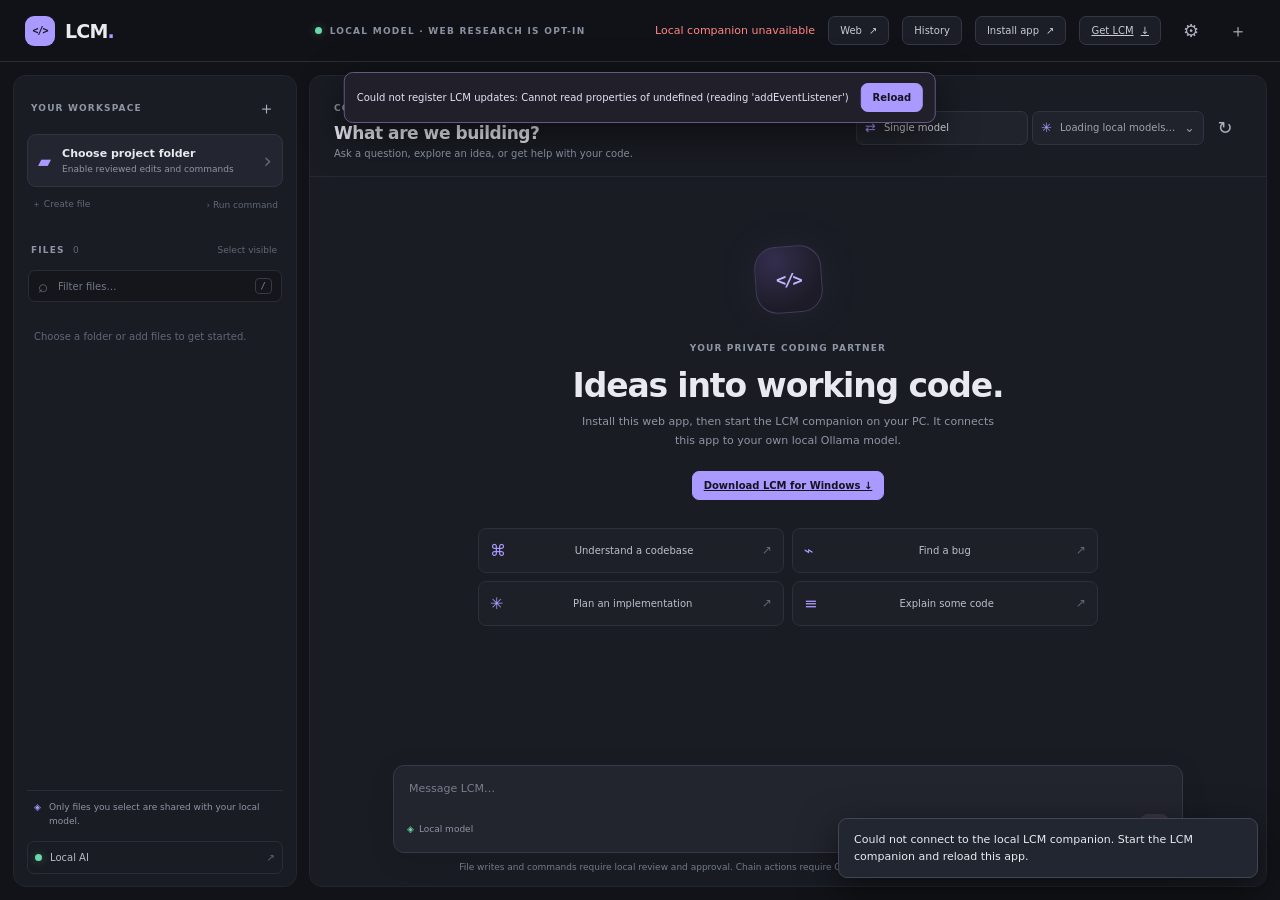
==== commit d23a0373: "Release LCM 2.7.0 chain workflow and Windows companion" ====
--- a/index.html
+++ b/index.html
@@ -5,13 +5,13 @@
     <meta name="viewport" content="width=device-width, initial-scale=1">
     <meta name="theme-color" content="#111318">
     <meta name="coder-token" content="__CODER_TOKEN__">
-    <meta name="coder-version" content="2.6.0">
+    <meta name="coder-version" content="2.7.0">
     <meta name="description" content="Install Local Coding Models (LCM), a private coding assistant that connects to Ollama on your own computer.">
     <title>Local Coding Models (LCM) — Local AI coding assistant</title>
-    <link rel="icon" href="./icon.svg?v=2.6.0" type="image/svg+xml">
-    <link rel="manifest" href="./manifest.webmanifest?v=2.6.0">
-    <link rel="stylesheet" href="./styles.css?v=2.6.0">
-    <script src="./app.js?v=2.6.0" defer></script>
+    <link rel="icon" href="./icon.svg?v=2.7.0" type="image/svg+xml">
+    <link rel="manifest" href="./manifest.webmanifest?v=2.7.0">
+    <link rel="stylesheet" href="./styles.css?v=2.7.0">
+    <script src="./app.js?v=2.7.0" defer></script>
   </head>
   <body>
     <div class="app-shell">
@@ -26,7 +26,7 @@
           <button id="web-button" class="button button-quiet" type="button">Web <span aria-hidden="true">↗</span></button>
           <button id="history-button" class="button button-quiet" type="button">History</button>
           <button id="install-button" class="button button-quiet install-button">Install app <span aria-hidden="true">↗</span></button>
-          <a class="button button-quiet companion-download" href="https://vflzx.github.io/local-coding-models/downloads/LCM-2.6.0-Windows.zip">Get LCM <span aria-hidden="true">↓</span></a>
+          <a class="button button-quiet companion-download" href="https://vflzx.github.io/local-coding-models-install/downloads/LCM-2.7.0-Windows.zip">Get LCM <span aria-hidden="true">↓</span></a>
           <button id="settings-button" class="icon-button" title="Settings" aria-label="Settings">⚙</button>
           <button id="new-chat-button" class="icon-button" title="Start a new chat" aria-label="Start a new chat">＋</button>
         </div>
@@ -80,12 +80,20 @@
             </div>
             <div class="model-controls">
               <label class="model-picker-wrap">
+                <span class="model-symbol" aria-hidden="true">⇄</span>
+                <select id="workflow-select" aria-label="Workflow"><option value="single">Single model</option><option value="chain">Chain (small → large)</option></select>
+              </label>
+              <label class="model-picker-wrap">
                 <span class="model-symbol" aria-hidden="true">✳</span>
                 <select id="model-select" aria-label="Local Ollama model" disabled>
                   <option value="">Loading local models…</option>
                 </select>
                 <span class="select-chevron" aria-hidden="true">⌄</span>
               </label>
+              <label class="model-picker-wrap" id="large-model-wrap" hidden>
+                <span class="model-symbol" aria-hidden="true">✦</span>
+                <select id="large-model-select" aria-label="Large Chain model" disabled></select>
+              </label>
               <button id="refresh-models-button" class="icon-button" title="Refresh models" aria-label="Refresh models">↻</button>
             </div>
           </div>
@@ -96,7 +104,7 @@
               <span class="eyebrow">YOUR PRIVATE CODING PARTNER</span>
               <h2>Ideas into working code.</h2>
               <p>Install this web app, then start the LCM companion on your PC. It connects this app to your own local Ollama model.</p>
-              <a class="button button-primary companion-cta" href="https://vflzx.github.io/local-coding-models/downloads/LCM-2.6.0-Windows.zip">Download LCM for Windows ↓</a>
+              <a class="button button-primary companion-cta" href="https://vflzx.github.io/local-coding-models-install/downloads/LCM-2.7.0-Windows.zip">Download LCM for Windows ↓</a>
               <div class="suggestion-grid">
                 <button class="suggestion" data-prompt="Help me understand this codebase.">⌘ <span>Understand a codebase</span><b>↗</b></button>
                 <button class="suggestion" data-prompt="Review the selected files for potential bugs.">⌁ <span>Find a bug</span><b>↗</b></button>
@@ -121,7 +129,7 @@
                 </div>
               </div>
             </form>
-            <p class="safety-note">Every file write and command requires your review and approval. Chat replies never run commands automatically.</p>
+            <p class="safety-note">File writes and commands require local review and approval. Chain actions require Ollama tool support; ordinary chat text never runs commands.</p>
           </div>
         </section>
       </main>
@@ -132,7 +140,7 @@
         <div class="dialog-icon">↗</div><span class="eyebrow">INSTALL LCM</span>
         <h2>Local Coding Models, on your desktop.</h2>
         <p>In Microsoft Edge or Google Chrome, choose <strong>Install LCM</strong> in the address bar, or open the browser menu and select <strong>Install Local Coding Models</strong> / <strong>Install page as app</strong>. This installs the web interface from GitHub Pages.</p>
-        <p>Chat, project access, and Ollama require the <a href="https://vflzx.github.io/local-coding-models/downloads/LCM-2.6.0-Windows.zip">LCM local companion</a> running on your own PC. The companion opens this app with a temporary local connection setting.</p>
+        <p>Chat, project access, and Ollama require the <a href="https://vflzx.github.io/local-coding-models-install/downloads/LCM-2.7.0-Windows.zip">LCM local companion</a> running on your own PC. The companion opens this app with a temporary local connection setting.</p>
         <button class="button button-primary dialog-done" value="close">Got it</button>
       </dialog>
 
@@ -141,7 +149,8 @@
         <div class="dialog-icon local-dialog-icon">◈</div><span class="eyebrow">PRIVATE BY DESIGN</span>
         <h2>Your AI stays on this device.</h2>
         <p>This GitHub Pages app connects to the LCM companion running on your own computer, which talks to local Ollama. Download and start the companion before using chat or project features. Selected files go only to your local model.</p>
-        <p><a href="https://vflzx.github.io/local-coding-models/downloads/LCM-2.6.0-Windows.zip">Download the free LCM Windows companion</a></p>
+        <p>The hosted app and other GitHub Pages projects under <code>vflzx.github.io</code> share a browser security origin. Other scripts on that host may access this app's browser storage; the URL path does not isolate it.</p>
+        <p><a href="https://vflzx.github.io/local-coding-models-install/downloads/LCM-2.7.0-Windows.zip">Download the free LCM Windows companion</a></p>
         <div class="local-status-card"><span class="green-dot"></span><span>Local browser app</span><strong>127.0.0.1</strong></div>
         <div class="local-status-card"><span class="green-dot"></span><span>Model connection</span><strong>Ollama</strong></div>
         <button class="button button-primary dialog-done" value="close">Sounds good</button>
@@ -209,13 +218,15 @@
         <form method="dialog" class="dialog-close-row"><button class="icon-button" aria-label="Close history">×</button></form>
         <div class="dialog-icon">◷</div><span class="eyebrow">ON THIS DEVICE</span>
         <h2>Chats &amp; projects</h2>
-        <p>Chat transcripts and recent project paths are saved locally in this browser. Project files stay in their folders; selected file and web-page contents are not copied into chat history.</p>
+        <p>Chat transcripts and recent project paths are saved locally in this browser. Project files stay in their folders; selected file and web-page contents are not copied into chat history. Clearing recent paths also removes project-path metadata from saved chats.</p>
         <section class="settings-section">
           <h3>Recent chats</h3>
+          <button id="clear-chats-button" class="text-button" type="button">Clear saved chats</button>
           <div id="chat-history-list" class="history-list"></div>
         </section>
         <section class="settings-section">
           <h3>Recent projects</h3>
+          <button id="clear-projects-button" class="text-button" type="button">Clear recent project paths</button>
           <div id="recent-project-list" class="history-list"></div>
         </section>
       </dialog>
@@ -261,6 +272,7 @@
         <p id="file-review-path" class="review-target"></p>
         <pre id="file-diff" class="review-preview"></pre>
         <p id="file-review-error" class="action-error" hidden></p>
+        <a id="file-approval-link" class="button button-primary" target="_blank" rel="noopener noreferrer" hidden>Open local companion approval</a>
         <div class="review-actions">
           <button id="file-cancel-button" class="button" type="button">Cancel</button>
           <button id="file-approve-button" class="button button-primary" type="button">Approve &amp; save</button>
@@ -289,6 +301,7 @@
         <p class="field-label">Working folder</p>
         <pre id="command-cwd" class="review-target"></pre>
         <p id="command-review-error" class="action-error" hidden></p>
+        <a id="command-approval-link" class="button button-primary" target="_blank" rel="noopener noreferrer" hidden>Open local companion approval</a>
         <pre id="command-result" class="command-result" hidden></pre>
         <div class="review-actions">
           <button id="command-cancel-button" class="button" type="button">Cancel</button>
--- a/styles.css
+++ b/styles.css
@@ -150,3 +150,36 @@
   .plan-card { align-items: flex-start; flex-direction: column; }
   .plan-card small { max-width: none; }
 }
+
+.local-approval-panel {
+  max-width: 900px;
+  margin: 4vh auto;
+  padding: 28px;
+  color: var(--text, #eef0f4);
+  background: var(--panel, #191c23);
+  border: 1px solid var(--line, #323640);
+  border-radius: 16px;
+  box-shadow: 0 18px 60px #0008;
+}
+.local-approval-panel h1 { margin: 0 0 12px; }
+.local-approval-status { color: var(--muted, #abb0bc); }
+.local-approval-details {
+  max-height: 65vh;
+  overflow: auto;
+  white-space: pre-wrap;
+  overflow-wrap: anywhere;
+  padding: 18px;
+  background: #0e1015;
+  border: 1px solid var(--line, #323640);
+  border-radius: 10px;
+  font: 13px/1.55 ui-monospace, Consolas, monospace;
+}
+.local-approval-actions { display: flex; gap: 12px; margin-top: 18px; }
+.chain-approval-link { margin-top: 14px; }
+@media (max-width: 760px) {
+  .model-controls { flex-wrap: wrap; justify-content: flex-end; max-width: 100%; }
+}
+@media (max-width: 520px) {
+  .local-approval-panel { margin: 2vh 10px; padding: 16px; }
+  .local-approval-actions { flex-direction: column; }
+}
